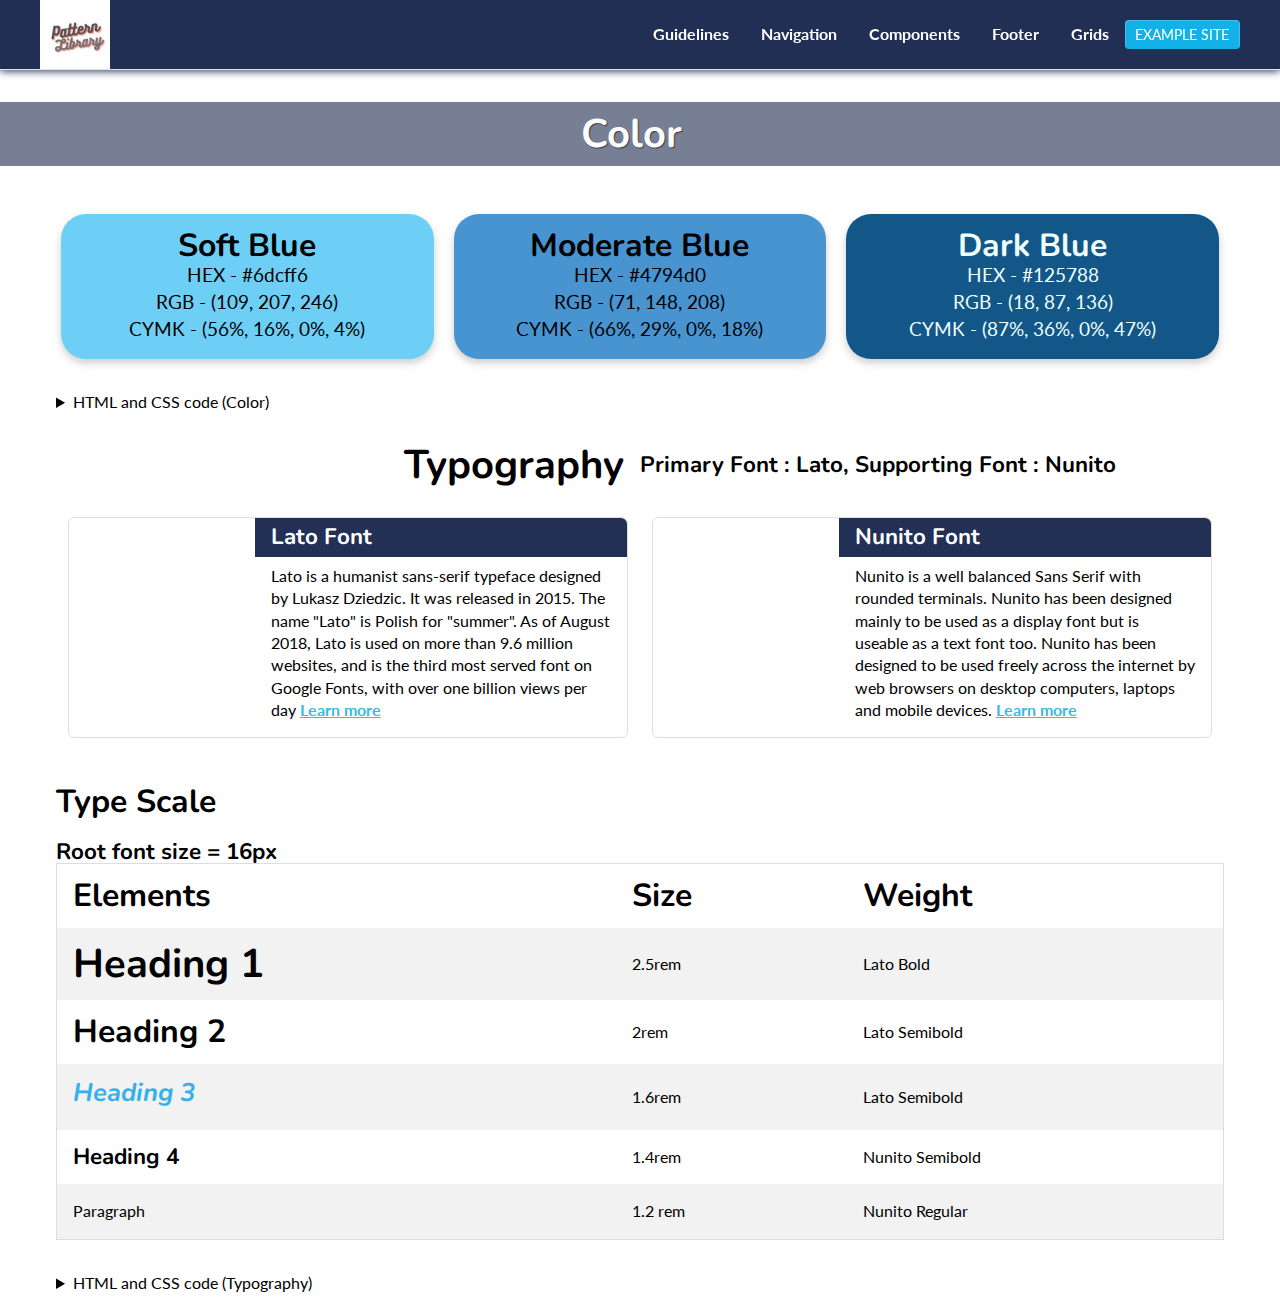
==== index.html @ dac6481b "Add carousel to home page" ====
<!DOCTYPE html>
<html lang="en">
<head>
    <meta charset="UTF-8">
    <meta http-equiv="X-UA-Compatible" content="IE=edge">
    <meta name="viewport" content="width=device-width, initial-scale=1.0">
    <title>OceanConservationPatternLibrary</title>
    <link rel="stylesheet" href="https://cdnjs.cloudflare.com/ajax/libs/font-awesome/5.15.3/css/all.min.css">
    <link href="https://fonts.googleapis.com/css2?family=Lato:ital,wght@0,300;0,400;0,700;1,300;1,400&family=Nunito:ital,wght@0,200;0,300;0,400;0,600;0,700;0,800;1,400&display=swap" rel="stylesheet">
    <link rel="stylesheet" href="style2.css">
    <link rel="stylesheet" href="style.css">
    <style>
      /* CSS styles for color */
.columncolor {
  float: left;
  width: 33.33%;
  padding: 0 10px;
}


.rowcolor {margin: 0 -5px;}


.rowcolor:after {
  content: "";
  display: table;
  clear: both;
}

/* Apply media query */
@media screen and (max-width: 700px) {
  .columncolor {
    width: 100%;
    display: block;
    margin-bottom: 20px;
  }
}


.cardcolor {
  box-shadow: 0 4px 8px 0 rgba(0, 0, 0, 0.2);
  border-radius: 25px;
  padding: 16px;
  text-align: center;
  color:black;
  font-size:larger;
}
    </style>
</head>
<body>

<!--Navigation Starts-->
<!--The following html code which is regarding navigation bar was taken from a 
 linkledin learning tutorial and then modified-->
 <!--The link of the tutorial is given below
   https://www.linkedin.com/learning/css-combining-grid-and-flexbox/custom-web-layouts-with-grid-and-flexbox?autoplay=true  -->
    <section class="navWrap">
        <img src="images/Pattern.png" alt="logo" class="logo">
        <input type="checkbox" id="navToggle" class="navToggle">
        <label for="navToggle" class="navToggleLabel"><span></span></label>
        <nav>
          <ul>
            <li><a href="index.html">Guidelines</a></li>
            <li><a href="navigation.html">Navigation</a></li>
            <li><a href="components.html">Components</a></li>
            <li><a href="footer.html">Footer</a></li>
            <li><a href="grids.html">Grids</a></li>
            <li><a href="home.html" class="btn">Example Site</a></li>
          </ul>
        </nav>
      </section><!--Navigation Ends-->
      <!--Color Section Starts-->
      <section class="cta cta1">
        <h1>Color</h1>
        <p></p>
      </section>
      <section class="action">
      <div class="rowcolor">
        <div class="columncolor">
          <div class="cardcolor" style="background-color:#6dcff6"> 
            <h2>Soft Blue</h2>
            <p>HEX - #6dcff6</p>
            <p>RGB - (109, 207, 246)</p>
            <p>CYMK - (56%, 16%, 0%, 4%)</p>
          </div>
        </div>

        <div class="columncolor">
          <div class="cardcolor" style="background-color:#4794d0"> 
            <h2>Moderate Blue</h2>
            <p>HEX - #4794d0</p>
            <p>RGB - (71, 148, 208)</p>
            <p>CYMK - (66%, 29%, 0%, 18%)</p>
          </div>
        </div>

        <div class="columncolor">
          <div class="cardcolor" style="background-color:#125788;color: azure;"> 
            <h2>Dark Blue</h2>
            <p>HEX - #125788</p>
            <p>RGB - (18, 87, 136)</p>
            <p>CYMK - (87%, 36%, 0%, 47%)</p>
          </div>
        </div>
      </div>
    </section>
      <!--Color Section Ends-->
      <!--HTML and CSS code regarding colors-->
      <div class="action">
      <details>
        <summary> HTML and CSS code  (Color)</summary>
        <br><br>
        <h3>HTML Code </h3>
        <div>
            <xmp>
<div class="code" style="height: 250px;">
<h3>Background color</h3>
</div>  
            </xmp>
        </div>
        <h3>CSS Code</h3>
        <div>
            <xmp>
.code{
background-color: #125788;
color: #6dcff6;
}
            </xmp>
        </div>
    </details>
      </div> <!--HTML and CSS code regarding colors ends-->
    <!--Typography section starts-->
    <section class="action">
        <article>
          <h1>Typography</h1>
          <h4>Primary Font : Lato, Supporting Font : Nunito</h4>
          
        </article>
        <ul>
          <li>
            <h1></h1>
            <h4>Lato Font</h4>
            <p>Lato is a humanist sans-serif typeface designed by Lukasz Dziedzic. It was released in 2015. The name "Lato" is Polish for "summer".
                As of August 2018, Lato is used on more than 9.6 million websites, and is the third most served font on Google Fonts, with over one billion views per day
                <a href="https://en.wikipedia.org/wiki/Lato_(typeface)" target="_blank">Learn more</a></p>
          </li>
          <li>
            <h1></h1>
            <h4>Nunito Font</h4>
            <p>Nunito is a well balanced Sans Serif with rounded terminals. 
                Nunito has been designed mainly to be used as a display font but is useable as a text font too. Nunito has been designed 
                to be used freely across the internet by web browsers on desktop computers, laptops and mobile devices.
                <a href="https://fonts.google.com/specimen/Nunito" target="_blank">Learn more</a></p>
          </li>
        </ul>
      </section>
      <div class="action">
      <h2>Type Scale</h2>
      <br>
      <h4>Root font size = 16px</h4>


<table class="action">
  <tr>
    <th><h2>Elements</h2></th>
    <th><h2>Size</h2></th>
    <th><h2>Weight</h2></th>
  </tr>
  <tr>
    <td><h1>Heading 1</h1></td>
    <td>2.5rem</td>
    <td>Lato Bold</td>
  </tr>
  <tr>
    <td><h2>Heading 2</h2></td>
    <td>2rem</td>
    <td>Lato Semibold</td>
  </tr>
  <tr>
    <td><h3>Heading 3</h3></td>
    <td>1.6rem</td>
    <td>Lato Semibold</td>
  </tr>
  <tr>
    <td><h4>Heading 4</h4></td>
    <td>1.4rem</td>
    <td>Nunito Semibold</td>
  </tr>
  <tr>
    <td><p>Paragraph</p></td>
    <td>1.2 rem</td>
    <td>Nunito Regular</td>
  </tr>
</table>
</div><!--Typography section ends-->
<!--HTML and CSS code regarding Typography starts-->
<div class="action">
    <details>
      <summary> HTML and CSS code (Typography)</summary>
      <br><br>
      <h3>HTML Code </h3>
      <div>
          <xmp>
            <h1>This is heading 1</h1>
            <h2>This is heading 2</h2>
            <h3>This is heading 2</h3>
            <h4>This is heading 2</h4>
            <p>This is a paragraph.</p>
            
          </xmp>
      </div>
      <h3>CSS Code</h3>
      <div>
          <xmp>
            
            h1 {
                font-size: 2.5rem;
                font-family: "Lato", sans-serif;
              }
              
              h2 {
                font-size: 2rem;
              }

              h3 {
                font-size: 1.6rem;
              }

              h4 {
                font-size: 1.4rem;
              }
              
              p {
                font-size: 1.2rem;
                font-family: "Nunito", sans-serif;
              }
              
            
          </xmp>
      </div>
  </details>
    </div><!--HTML and CSS code regarding Typography ends-->
    
</body>
</html>
---- style2.css ----
.wrapper{
    text-align:center;
    margin: auto;
    border: 2px solid #ff6633;
    background-color: white;
    font-size: 20px;
     
}

.workArea{
    width: 80%;
    margin: auto;
    text-align: left;
}


/*--Sample Navigation for example site--*/
.topnav {
    overflow: hidden;
    background-color: #333;
  }
  
  .topnav a {
    float: left;
    display: block;
    color: #f2f2f2;
    text-align: center;
    padding: 14px 16px;
    text-decoration: none;
    font-size: 17px;
  }
  
  .topnav a:hover {
    background-color: #ddd;
    color: black;
  }
  
  .topnav a.active {
    background-color: #4794d0;
    color: white;
  }
  
  .topnav .icon {
    display: none;
  }

  /*--Media Query for sample navigation bar--*/
  @media screen and (max-width: 700px) {
    .topnav a:not(:first-child) {display: none;}
    .topnav a.icon {
      float: right;
      display: block;
    }
  }
  
  @media screen and (max-width: 700px) {
    .topnav.responsive {position: relative;}
    .topnav.responsive .icon {
      position: absolute;
      right: 0;
      top: 0;
    }
    .topnav.responsive a {
      float: none;
      display: block;
      text-align: left;
    }
  }

  
/*--Button--*/
  .button {
    background-color: #6dcff6; /* Soft Blue */
    border: none;
    border-radius: 28px;
    color: white;
    padding: 15px 32px;
    text-align: center;
    text-decoration: none;
    display: inline-block;
    font-size: 16px;
    margin: 4px 2px;
    cursor: pointer;
  }
  
  .button2 {background-color: #4794d0;} /* Blue */

.btn {
  color: #ffffff;
  padding: 0.8rem;
  font-size: 14px;
  text-transform: uppercase;
  border-radius: 4px;
  font-weight: 400;
  display: block;
  width: 100%;
  cursor: pointer;
  border: 1px solid rgba(255, 255, 255, 0.2);
  background: transparent;
}

.btn:hover {
  background-color: rgba(255, 255, 255, 0.12);
}

/*--Cards--*/
.cards {
  display: flex;
  flex-wrap: wrap;
  list-style: none;
  margin: 0;
  padding: 0;
}

.cards_item {
  display: flex;
  padding: 1rem;
}
/*--Media Query for Card element--*/
@media (min-width: 40rem) {
  .cards_item {
    width: 50%;
  }
}

@media (min-width: 56rem) {
  .cards_item {
    width: 33.3333%;
  }
}

.card {
  background-color: white;
  border-radius: 0.25rem;
  box-shadow: 0 20px 40px -14px rgba(0, 0, 0, 0.25);
  display: flex;
  flex-direction: column;
  overflow: hidden;
}

.card_content {
  padding: 1rem;
  background: linear-gradient(to bottom left, #4794d0 40%, #125788 100%);
}

.card_title {
  color: #ffffff;
  font-size: 1.1rem;
  font-weight: 700;
  letter-spacing: 1px;
  text-transform: capitalize;
  margin: 0px;
}

.card_text {
  color: #ffffff;
  font-size: 0.875rem;
  line-height: 1.5;
  margin-bottom: 1.25rem;    
  font-weight: 400;
}

.made_by{
  font-weight: 400;
  font-size: 13px;
  margin-top: 35px;
  text-align: center;
}
/*--Card Section Ends--*/

/* Carousels
The following CSS code which is regarding carousel/slider was taken from a 
 youtube tutorial and then modified
The link of the tutorial is given below
   https://www.youtube.com/watch?v=vUaCB-uOOes  */

.slides{
  width: 100%;
  height: 400px;
  position: relative;
}

.slides .slide{
  display: none;
}

.slides .slide img{
  width: 100%;
  height: 400px;
  animation-name: fade;
  animation-duration: 1.5s;
}

.slides .navigation{
  position: absolute;
  top: 50%;
  left: 50%;
  transform: translate(-50%,-50%);
  display: flex;
  justify-content: space-between;
  width: 100%;
}

.slides .navigation .prev, .slides .navigation .next{
  cursor: pointer;
  padding: 16px;
  font-weight: bold;
  font-size: 20px;
  color: white;
  background: rgba(0,0,0,0.2);
  user-select: none;
  transition: 0.6s ease;
}

.slides .navigation .prev:hover, .slides .navigation .next:hover{
  background: rgba(0,0,0,1);
}

@keyframes fade {
  from{opacity: 0.3}
  to {opacity: 1}
}

@media (max-width: 992px){
  .slides .navigation .prev, .slides .navigation .next{
    font-size: 18px;
    padding: 13px;
  }
}

@media (max-width: 768px){
  .slides .navigation .prev, .slides .navigation .next{
    font-size: 15px;
    padding: 10px;
  }
}

@media (max-width: 576px){
  .slides .navigation .prev, .slides .navigation .next{
    font-size: 12px;
    padding: 7px;
  }
}

@media (max-width: 360px){
  .slides .navigation .prev, .slides .navigation .next{
    font-size: 11px;
    padding: 6px;
  }
}
/*--Carousel Ends--*/

/*--Modals--*/
.overlay {
  position: fixed;
  top: 0;
  bottom: 0;
  left: 0;
  right: 0;
  background: rgba(0, 0, 0, 0.7);
  transition: opacity 500ms;
  visibility: hidden;
  opacity: 0;
}
.overlay:target {
  visibility: visible;
  opacity: 1;
}


.popup {
  margin: 70px auto;
  padding: 20px;
  background: #fff;
  border-radius: 5px;
  width: 30%;
  position: relative;
  transition: all 5s ease-in-out;
}
.popup h2 {
  margin-top: 0;
  color: #333;
  font-family: Tahoma, Arial, sans-serif;
}

.popup .close {
  position: absolute;
  top: 20px;
  right: 30px;
  transition: all 200ms;
  font-size: 30px;
  font-weight: bold;
  text-decoration: none;
  color: #333;
}
.popup .close:hover {
  color: #06D85F;
}
.popup .content {
  max-height: 30%;
  overflow: auto;
}

@media screen and (max-width:749px){
  .popup{
    width: 70%;
  }
}
/*--Modal Ends--*/

/* The following CSS code which is regarding footer was taken from a 
 linkledin learning tutorial and then modified
The link of the tutorial is given below
   https://www.linkedin.com/learning/css-combining-grid-and-flexbox/custom-web-layouts-with-grid-and-flexbox?autoplay=true  */

/* ######### 9. Footer ######### */
footer {
  margin-top: 1rem;
}

/* ######### 9a. Footer > Contact ######### */
.form {
  background-color: #223055;
  color: #fff;
  padding: 1rem 1rem 2rem;
}
.form p {
  font-weight: 300;
  padding-bottom: 1rem;
}

/* ######### 9b. Footer > Connect ######### */
.social,
.contactInfo {
  background-color: #13b1e7;
  color: #fff;
  padding: 1rem 1rem 0;
  text-align: center;
}

.social h3 {
  border-bottom: solid 1px #b6e8ff;
  font-weight: 400;
  padding-bottom: 0.25rem;
}

.socialIcons {
  font-size: 200%;
  padding: 1rem 0;
}

.socialIcons a {
  color: #223055;
  padding: 0 0.5rem;
}

.socialIcons a:hover {
  color: #ffc107;
}

.contactInfo {
  padding-top: 0;
}

.contactInfo article {
  border-top: solid 1px #b6e8ff;
  padding: 1rem 0;
}

.contactInfo h4 {
  font-weight: 400;
}

.contactInfo li {
  font-weight: 300;
  list-style-type: none;
}

.copy {
  font-size: 70%;
  font-weight: 300;
  padding-top: 1rem;
}

/*--Social Media Icon--*/
.fa {
  
  width: 50px;
  text-align: center;
  text-decoration: none;
  margin: auto;
}

.fa:hover {
    opacity: 0.7;
}

.fa-facebook {
  background: #3B5998;
  color: white;
}

.fa-twitter {
  background: #55ACEE;
  color: white;
}

.fa-google {
  background: #dd4b39;
  color: white;
}

.fa-linkedin {
  background: #007bb5;
  color: white;
}
/*--Social Media Icon Ends--*/

/*--Grids--*/
.grid-container2 {
  display: grid;
  grid-template-columns: 100%;
  background-color: #333333;
  padding: 10px;
  width: 100%;
}


.grid-item2 {
  background-color: white;
  border: 1px solid black;
  padding: 20px;
  font-size: 20px;
  text-align: center;
}

.grid-container3 {
  display: grid;
  grid-template-columns: 100%;
  background-color: #333333;
  padding: 10px;
  width: 100%;
}


.grid-item3 {
  background-color: white;
  border: 1px solid black;
  padding: 20px;
  font-size: 20px;
  text-align: center;
}

.grid-container4 {
  display: grid;
  grid-template-columns: 100%;
  background-color: #333333;
  padding: 10px;
  width: 100%;
}


.grid-item4 {
  background-color: white;
  border: 1px solid black;
  padding: 20px;
  font-size: 20px;
  text-align: center;
}    

 
/*--Media Query for Grids--*/
@media screen and (min-width:700px){

  @media screen and (min-width:700px){
                      
    .grid-container4 {
      display: grid;
      grid-template-columns: 25% 25% 25% 25%;
      background-color: #333333;
      padding: 10px;
      column-gap: 1%;
      width: 100%;
    }
    .grid-item4 {
      background-color: white;
      border: 1px solid black;
      padding: 20px;
      font-size: 20px;
      text-align: center;
    }
    
  }

  .grid-container2 {
    display: grid;
    grid-template-columns: 49.5% 49.5%;
    background-color: #333333;
    padding: 10px;
    column-gap: 1%;
    width: 100%;
  }
  .grid-item2 {
    background-color: white;
    border: 1px solid black;
    padding: 20px;
    font-size: 20px;
    text-align: center;
  }

  .grid-container3 {
    display: grid;
    grid-template-columns: 33.33% 33.33% 33.33%;
    background-color: #333333;
    padding: 10px;
    width: 100%;
  }
  
  
  .grid-item2 {
    background-color: white;
    border: 1px solid black;
    padding: 20px;
    font-size: 20px;
    text-align: center;
  }
  
}
---- style.css ----
/*--Global Style--*/
* {
    padding: 0;
    margin: 0;
    box-sizing: border-box;
    font-size: 100%;
  }
  
  /*--Body--*/
  body > * {
    font-family: "Lato", sans-serif;
    line-height: 1.4;
  }
  
  img {
    max-width: 100%;
    height: auto;
  }
  
  h1,h2,h3,h4 {
    font-family: "Nunito", sans-serif;
    line-height: 1;
  }
  
  h1 {
    font-size: 2.5rem;
  }
  
  h2 {
    font-size: 2rem;
  }
  
  h3 {
    font-size: 1.6rem;
  }
  
  h4 {
    font-size: 1.4rem;
  }
  
  p {
    line-height: 1.4;
  }
  
  a {
    color: #36bae6;
    font-weight: bold;
  }
  
  a:hover {
    color: #e06630;
  }
  
  i {
    padding-left: 0.5rem;
  }

  .cta {
    background-repeat: no-repeat;
    background-position: center center;
    background-size: cover;
    color: #fff;
    margin: 2rem auto;
    padding: 2rem;
    text-shadow: 1px 1px 1px rgb(0 0 0 / 50%);
  }
  
  .cta1 {
    background-color: #777f94;
  }
  
 
  .cta h1 {
    margin-left: 1rem;
  }
  
  .cta p {
    border-left: solid 1px #fff;
    padding-left: 1rem;
    max-width: 700px;
  }
.logo {
    width: 50px;
  }

  
  /* Navigation 
 The following CSS code which is regarding navigation bar was taken from a 
 linkledin learning tutorial and then modified
  The link of the tutorial is given below
   https://www.linkedin.com/learning/css-combining-grid-and-flexbox/custom-web-layouts-with-grid-and-flexbox?autoplay=true  */
.navWrap {
    position: sticky; 
    top: 0;
    z-index: 99;
    height: 48px;
    width: 100%;
    background-color: #212f54;
    border-bottom: 1px solid #e0e5eb;
    box-shadow: 0px 1px 8px #223055;
    padding: 0 1.5rem;
    display: flex;
    align-items: center;
    justify-content: space-between;
  }
  
  input#navToggle {
    display: none;
  }
  
  input#navToggle ~ label {
    position: relative;
    padding: 0.25rem;
    width: 2rem;
    height: 1.25rem;
    height: 2rem;
  }
  
  input#navToggle ~ label > span,
  input#navToggle ~ label > span::before,
  input#navToggle ~ label > span::after {
    content: "";
    display: block;
    position: absolute;
    top: 0.75rem;
    height: 0.125rem;
    width: 1.75rem;
    opacity: 1;
    background: #fff;
    transition: 0.14s ease-in-out;
  }
  
  input#navToggle ~ label > span::before {
    top: -0.5rem;
  }
  
  input#navToggle ~ label > span::after {
    top: 0.5rem;
  }
  
  #navToggle:checked ~ label > span {
    width: 0;
    background: rgba(18, 18, 18, 0);
  }
  
  #navToggle:checked ~ label > span::before {
    transform: rotateZ(45deg);
    top: 0;
  }
  
  #navToggle:checked ~ label > span::after {
    transform: rotateZ(-45deg);
    top: 0;
  }
  
  #navToggle:checked ~ nav {
    left: 0;
  }
  
  nav {
    position: absolute;
    z-index: -1;
    top: 3rem;
    left: -110%;
    width: 100%;
    transition: 0.22s ease-in-out;
  }
  
  nav::after {
    content: "";
    position: absolute;
    top: 0;
    z-index: -1;
    height: 100vh;
    width: 100vw;
    background-color: #13b1e7;
    background-size: cover;
  }
  
  nav ul {
    list-style-type: none;
  }
  
  nav ul li a {
    display: inline-block;
    text-decoration: none;
    width: 100%;
    padding: 0.75rem 1rem;
    color: #fff;
    border-bottom: solid 1px rgba(255, 255, 255, 0.5);
    transition: 0.14s ease-in-out;
  }
  
  nav ul li a:hover {
    color: #36bae6;
    background: #e0e5eb;
  }
  
  nav ul li:last-of-type::before {
    content: "";
    display: block;
    padding: 0.5rem;
  }
  
  nav .btn {
    background: #fff;
    border-bottom: none;
    border-radius: 4px;
    box-shadow: inset 0 0 5px #eeb80c;
    color: #223054;
    width: 40%;
    padding: 0.25rem 0.6rem;
    letter-spacing: 1px;
    text-shadow: 0 0 1px rgb(19, 177, 231);
    display: flex;
    justify-content: center;
    margin: auto;
    
  }
  
  nav .btn:hover {
    background-color: #223054;
    box-shadow: inset 0 0 5px #13b1e7;
    color: #fff;
  }
  /*--Navigation Ends--*/

  /*--Color--*/
  .color {
    margin: 1rem;
  }
  
  .color h1 {
    text-align: center;
    color: #39bae6;
  }
  
  .color p {
    margin-bottom: 1rem;
  }
  
  .coloreach {
    list-style-type: none;
    margin: 1rem 0;
    display: grid;
    grid-template-columns: repeat(10, 1fr);
    align-items: center;
  }
  
  .coloreach li {
    grid-row: 1 / 2;
  }
  
  .coloreach li:nth-child(1) {
    grid-column: 1 / 4;
    order: 1;
  }
  
  .coloreach li:nth-child(2) {
    grid-column: 3 / 6;
  }
  
  .coloreach li:nth-child(3) {
    grid-column: 4 / 8;
    order: 1;
    text-align: center;
  }
  
  .coloreach li:nth-child(4) {
    grid-column: -3 / 6;
    text-align: right;
  }
  
  .coloreach li:nth-child(5) {
    grid-column: -4 / -1;
    text-align: right;
  }
  
  .coloreach li:hover {
    order: 2;
  }
  
  .coloreach img {
    border-radius: 50%;
    width: 80%;
    box-shadow: 1px 1px 3px #fff, 2px 2px 6px rgb(28 121 138 / 50%);
    border: solid 2px rgba(255, 255, 255, 0.8);
  }
  
  .coloreach li:nth-child(3) img {
    width: 70%;
  }
  /*--Color Ends--*/

/*--Code--*/  
.action {
    padding: 1rem;
  }
  
  .action h3 {
    color: #35b1e8;
    font-style: italic;
    margin-bottom: 0.5rem;
  }
  
  .action h1 + p {
    border-left: solid 1px #dedede;
    padding-left: 1rem;
  }
  
  .action article h1 {
    margin-left: 1rem;
  }
  
  .action ul li {
    border: solid 1px #dedede;
    border-radius: 6px;
    list-style-type: none;
    margin: 1rem auto;
    display: grid;
    grid-template-columns: 1fr 4fr;
    grid-template-rows: auto;
  }
  
  .action li h1 {
    background: url(../oceanconservationdesignsystem/images/JoyBaruaLatoFont.jpg) no-repeat center;
    background-size: cover;
    border-radius: 6px 0 0 6px;
    color: #fff;
    padding-top: 1rem;
    text-align: center;
    text-shadow: 1px 1px 2px #223055;
    grid-column: 1 / 2;
    grid-row: span 2;
  }
  
  .action li h4 {
    background-color: #223055;
    border-radius: 0 6px 0 0;
    color: #fff;
    padding: 0.5rem 1rem;
    grid-column: 2 / -1;
    align-self: start;
  }
  
  .action li p {
    padding: 0.5rem 1rem 1rem;
  }
  
  .action li:nth-of-type(2) h1 {
    background-image: url(../oceanconservationdesignsystem/images/JoyBaruaNunitoFont.jpeg);
  }
  
  /*--Table--*/
  table {
    border-collapse: collapse;
    border-spacing: 0;
    width: 100%;
    border: 1px solid #ddd;
  }
  
  th, td {
    text-align: left;
    padding: 16px;
  }
  
  tr:nth-child(even) {
    background-color: #f2f2f2;
  }

  /* ############ 10a. Media Query, (min-width: 700px) ############ */
  @media screen and (min-width: 700px) {
    
    /* ######### 10a-ii. Navigation, Large screen rules ######### */
    /*--Logo--*/
    .logo{
        width: 70px;
    }

    /*--Navigation--*/
    .navWrap {
      display: grid;
      grid-template-columns: 100px minmax(auto, 1100px);
      justify-content: center;
      height: auto;
    }
  
    .navToggleLabel {
      display: none;
    }
  
    nav {
      position: initial;
    }
  
    nav ul {
      display: flex;
      justify-content: flex-end;
      align-items: center;
  
    }
  
    nav ul li a {
      border-bottom: none;
    }
  
    nav ul li a:hover {
      background: transparent;
    }
  
    nav::after,
    nav ul li:last-of-type::before {
      display: none;
      padding: initial;
    }
  
    nav .btn {
      width: auto;
      background: #13b1e7;
      color: #fff;
      letter-spacing: normal;
      text-shadow: none;
      box-shadow: none;
    }
  
    nav.btn:hover {
      box-shadow: inset 0 0 5px #13b1e7;
      background-color: #223054;
    }

    /*--Articles--*/
    .cta {
        height: 10px;
        display: flex;
        align-items: center;
        justify-content: center;
      }
    
      .cta1 {
        background-color: #777f94;
      }
    
        
      .cta h1 {
        margin-right: 1rem;
      }

    
    /*--Color--*/
    .color {
        max-width: 1000px;
        margin: auto;
        padding: 0 1rem;
        display: grid;
        grid-template-columns: 1fr .5fr;
        grid-template-rows: repeat(2, auto);
      }
    
      .color h1 {
        text-align: left;
    
      }
    
      .coloreach {
        order: 1;
        grid-column: 1 / -1;
      }
    
      .color p {
        border-right: solid 1px #dedede;
        padding-right: 1rem;
        order: 2;
        grid-column: 1 / 2;
        grid-row: 2 / 3;
      }
      /*--Code--*/
      .action {
        max-width: 1200px;
        margin: auto;
      }
    
      .action article {
        margin-bottom: 1rem;
        display: grid;
        grid-template-columns: repeat(2, 1fr);
        align-items: center;
      }
    
      .action article h1 {
        text-align: right;
        margin-right: 1rem;
      }
    
      .action ul {
        display: flex;
        flex-wrap: wrap;
      }
    
      .action ul li {
        flex-basis: 48%;
        grid-template-columns: 2fr 4fr;
      }

      /*--Table--*/

      table {
        border-collapse: collapse;
        border-spacing: 0;
        width: 100%;
        border: 1px solid #ddd;
      }
      
      th, td {
        text-align: left;
        padding: 16px;
      }
      
      tr:nth-child(even) {
        background-color: #f2f2f2;
      }
  
    
  }
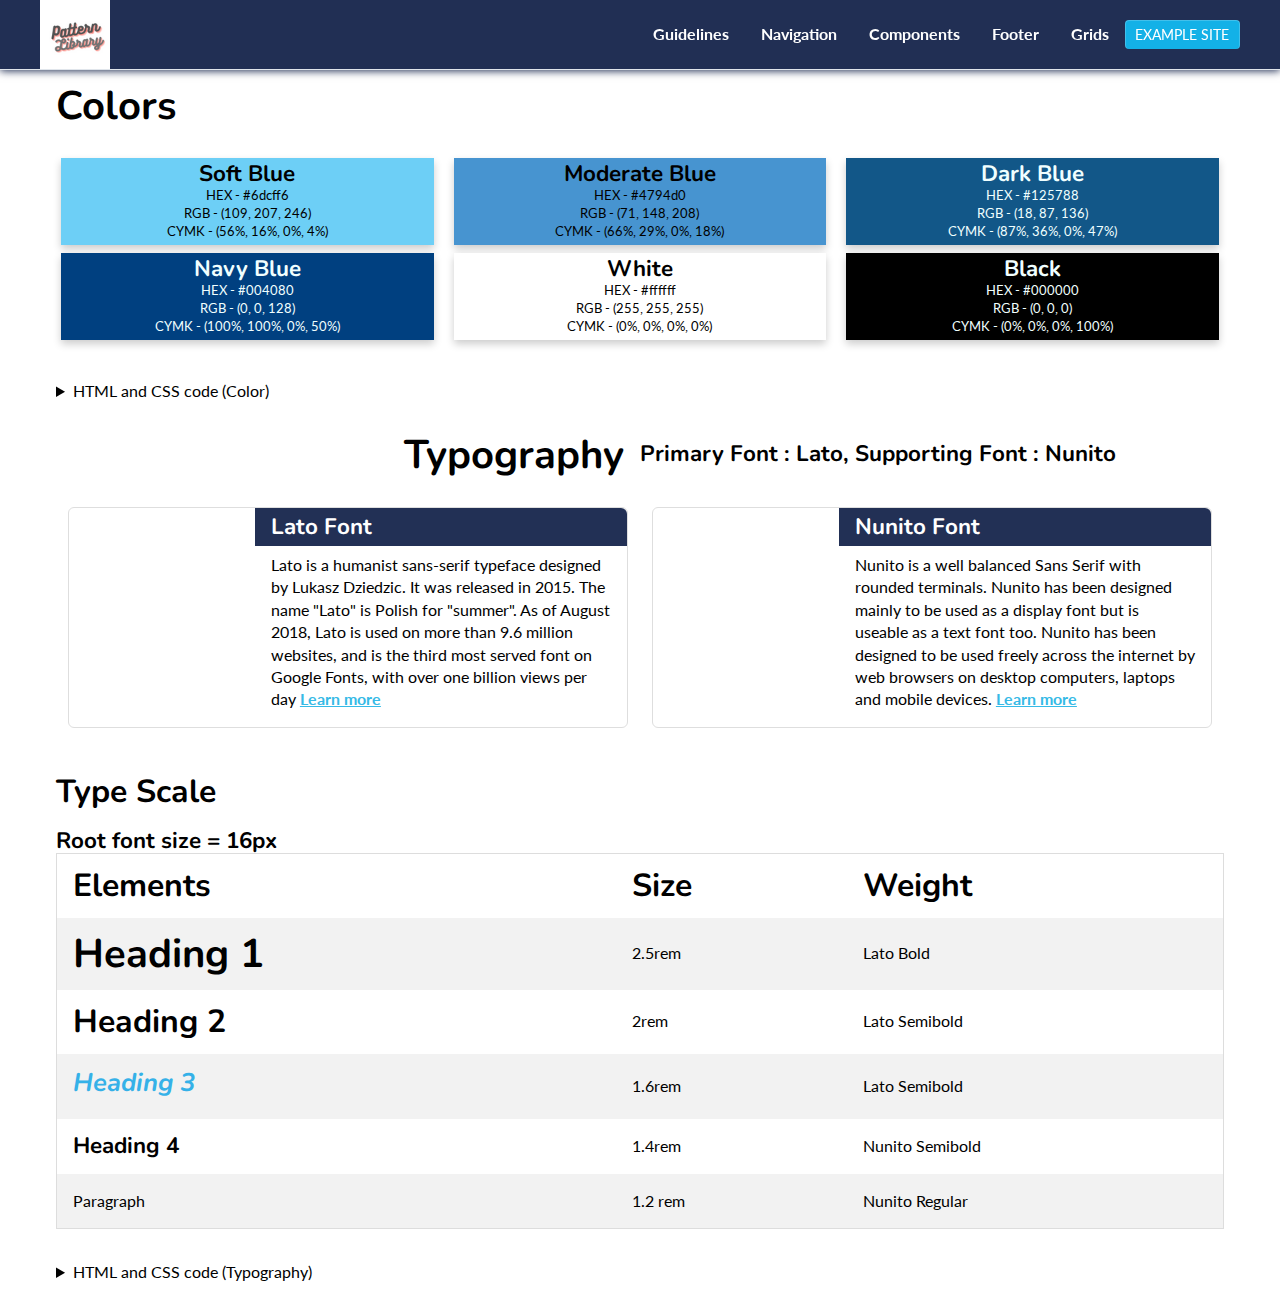
==== commit 7f5c461b: "Change the way of showing selected colors" ====
--- a/index.html
+++ b/index.html
@@ -39,11 +39,12 @@
 
 .cardcolor {
   box-shadow: 0 4px 8px 0 rgba(0, 0, 0, 0.2);
-  border-radius: 25px;
-  padding: 16px;
+  /* border-radius: 25px; */
+  padding: 5px;
+  margin-bottom: 8px;
   text-align: center;
   color:black;
-  font-size:larger;
+  font-size:small;
 }
     </style>
 </head>
@@ -70,15 +71,15 @@
         </nav>
       </section><!--Navigation Ends-->
       <!--Color Section Starts-->
-      <section class="cta cta1">
-        <h1>Color</h1>
+      <section class="action">
+        <h1>Colors</h1>
         <p></p>
       </section>
       <section class="action">
       <div class="rowcolor">
         <div class="columncolor">
           <div class="cardcolor" style="background-color:#6dcff6"> 
-            <h2>Soft Blue</h2>
+            <h4>Soft Blue</h4>
             <p>HEX - #6dcff6</p>
             <p>RGB - (109, 207, 246)</p>
             <p>CYMK - (56%, 16%, 0%, 4%)</p>
@@ -87,7 +88,7 @@
 
         <div class="columncolor">
           <div class="cardcolor" style="background-color:#4794d0"> 
-            <h2>Moderate Blue</h2>
+            <h4>Moderate Blue</h4>
             <p>HEX - #4794d0</p>
             <p>RGB - (71, 148, 208)</p>
             <p>CYMK - (66%, 29%, 0%, 18%)</p>
@@ -96,10 +97,37 @@
 
         <div class="columncolor">
           <div class="cardcolor" style="background-color:#125788;color: azure;"> 
-            <h2>Dark Blue</h2>
+            <h4>Dark Blue</h4>
             <p>HEX - #125788</p>
             <p>RGB - (18, 87, 136)</p>
             <p>CYMK - (87%, 36%, 0%, 47%)</p>
+          </div>
+        </div>
+
+        <div class="columncolor">
+          <div class="cardcolor" style="background-color: #004080; color: azure;"> 
+            <h4>Navy Blue</h4>
+            <p>HEX - #004080</p>
+            <p>RGB - (0, 0, 128)</p>
+            <p>CYMK - (100%, 100%, 0%, 50%)</p>
+          </div>
+        </div>
+
+        <div class="columncolor">
+          <div class="cardcolor" style="background-color: #ffffff; color: black;"> 
+            <h4>White</h4>
+            <p>HEX - #ffffff</p>
+            <p>RGB - (255, 255, 255)</p>
+            <p>CYMK - (0%, 0%, 0%, 0%)</p>
+          </div>
+        </div>
+
+        <div class="columncolor">
+          <div class="cardcolor" style="background-color: #000000; color: azure;"> 
+            <h4>Black</h4>
+            <p>HEX - #000000</p>
+            <p>RGB - (0, 0, 0)</p>
+            <p>CYMK - (0%, 0%, 0%, 100%)</p>
           </div>
         </div>
       </div>
--- a/style2.css
+++ b/style2.css
@@ -1,7 +1,7 @@
 .wrapper{
     text-align:center;
     margin: auto;
-    border: 2px solid #ff6633;
+    border: 2px solid lightblue;
     background-color: white;
     font-size: 20px;
      
@@ -17,7 +17,7 @@
 /*--Sample Navigation for example site--*/
 .topnav {
     overflow: hidden;
-    background-color: #333;
+    background-color: #125788;
   }
   
   .topnav a {
@@ -36,8 +36,12 @@
   }
   
   .topnav a.active {
-    background-color: #4794d0;
+    background-color: #6dcff6;
     color: white;
+  }
+
+  .marginhome{
+    margin-left: 500px;
   }
   
   .topnav .icon {
@@ -65,6 +69,14 @@
       display: block;
       text-align: left;
     }
+   
+  }
+
+  @media  screen and (max-width: 980px) {
+    .marginhome {
+      margin-left: 0px;
+    }
+    
   }
 
   
@@ -114,29 +126,35 @@
 
 .cards_item {
   display: flex;
-  padding: 1rem;
+  padding: 5px;
 }
 /*--Media Query for Card element--*/
-@media (min-width: 40rem) {
+@media (min-width: 450px) {
   .cards_item {
     width: 50%;
   }
 }
 
-@media (min-width: 56rem) {
+@media (min-width: 1000px) {
   .cards_item {
     width: 33.3333%;
+  }
+  .card_img {
+    height:200px;
   }
 }
 
 .card {
   background-color: white;
   border-radius: 0.25rem;
-  box-shadow: 0 20px 40px -14px rgba(0, 0, 0, 0.25);
   display: flex;
   flex-direction: column;
   overflow: hidden;
 }
+
+
+
+
 
 .card_content {
   padding: 1rem;
@@ -167,89 +185,6 @@
   text-align: center;
 }
 /*--Card Section Ends--*/
-
-/* Carousels
-The following CSS code which is regarding carousel/slider was taken from a 
- youtube tutorial and then modified
-The link of the tutorial is given below
-   https://www.youtube.com/watch?v=vUaCB-uOOes  */
-
-.slides{
-  width: 100%;
-  height: 400px;
-  position: relative;
-}
-
-.slides .slide{
-  display: none;
-}
-
-.slides .slide img{
-  width: 100%;
-  height: 400px;
-  animation-name: fade;
-  animation-duration: 1.5s;
-}
-
-.slides .navigation{
-  position: absolute;
-  top: 50%;
-  left: 50%;
-  transform: translate(-50%,-50%);
-  display: flex;
-  justify-content: space-between;
-  width: 100%;
-}
-
-.slides .navigation .prev, .slides .navigation .next{
-  cursor: pointer;
-  padding: 16px;
-  font-weight: bold;
-  font-size: 20px;
-  color: white;
-  background: rgba(0,0,0,0.2);
-  user-select: none;
-  transition: 0.6s ease;
-}
-
-.slides .navigation .prev:hover, .slides .navigation .next:hover{
-  background: rgba(0,0,0,1);
-}
-
-@keyframes fade {
-  from{opacity: 0.3}
-  to {opacity: 1}
-}
-
-@media (max-width: 992px){
-  .slides .navigation .prev, .slides .navigation .next{
-    font-size: 18px;
-    padding: 13px;
-  }
-}
-
-@media (max-width: 768px){
-  .slides .navigation .prev, .slides .navigation .next{
-    font-size: 15px;
-    padding: 10px;
-  }
-}
-
-@media (max-width: 576px){
-  .slides .navigation .prev, .slides .navigation .next{
-    font-size: 12px;
-    padding: 7px;
-  }
-}
-
-@media (max-width: 360px){
-  .slides .navigation .prev, .slides .navigation .next{
-    font-size: 11px;
-    padding: 6px;
-  }
-}
-/*--Carousel Ends--*/
-
 /*--Modals--*/
 .overlay {
   position: fixed;
@@ -280,7 +215,7 @@
 .popup h2 {
   margin-top: 0;
   color: #333;
-  font-family: Tahoma, Arial, sans-serif;
+  
 }
 
 .popup .close {
@@ -299,6 +234,8 @@
 .popup .content {
   max-height: 30%;
   overflow: auto;
+  text-align:center;
+  
 }
 
 @media screen and (max-width:749px){
@@ -472,7 +409,7 @@
 /*--Media Query for Grids--*/
 @media screen and (min-width:700px){
 
-  @media screen and (min-width:700px){
+  
                       
     .grid-container4 {
       display: grid;
@@ -490,7 +427,7 @@
       text-align: center;
     }
     
-  }
+  
 
   .grid-container2 {
     display: grid;
@@ -517,7 +454,7 @@
   }
   
   
-  .grid-item2 {
+  .grid-item3 {
     background-color: white;
     border: 1px solid black;
     padding: 20px;
@@ -526,5 +463,182 @@
   }
   
 }
-
-
+/*--CSS code for gallery section starts--*/
+.galleryexample {
+  display: grid;
+  grid-template-columns: 100%;
+  padding: 10px;
+  width: 100%;
+}
+
+.gallery-item {
+  background-color:#6dcff6;
+  padding: 20px;
+  font-size: 20px;
+  text-align: center;
+}
+
+
+@media screen and (min-width:550px){
+  .galleryexample {
+    display: grid;
+    grid-template-columns: 49.5% 49.5%;
+    padding: 10px;
+    width: 100%;
+  }
+  .gallery-item {
+    background-color: #6dcff6;
+    padding: 20px;
+    font-size: 20px;
+    text-align: center;
+  }
+  
+}
+
+@media screen and (min-width:800px){
+  .galleryexample {
+    display: grid;
+    grid-template-columns: 33.33% 33.33% 33.33%;
+    padding: 10px;
+    width: 100%;
+  }
+  .gallery-item {
+    background-color:#6dcff6;
+    padding: 20px;
+    font-size: 20px;
+    text-align: center;
+  }
+}/*--CSS Code for gallery section ends--*/
+/*--The following CSS code which is regarding carousels/sliders was taken from codepen.io site and then modified
+ the link of the copied code is as follows: https://codepen.io/hershkirsh/pen/BXBprB--*/
+#slider-container {
+  height: 300px;
+  position: relative;
+  overflow: hidden;
+  padding: 20px;
+}
+
+#slider-container .btn {
+  position: absolute;
+  top: calc(50% - 30px);
+  height: 30px;
+  width: 30px;
+  border-left: 8px solid black;
+  border-top: 8px solid black;
+}
+
+#slider-container .btn:hover {
+  transform: scale(1.2);
+}
+
+#slider-container .btn.inactive {
+  border-color: rgb(153, 121, 126)
+}
+
+#slider-container .btn:first-of-type {
+  transform: rotate(-45deg);
+  left: 10px
+}
+
+#slider-container .btn:last-of-type {
+  transform: rotate(135deg);
+  right: 10px;
+}
+
+#slider-container #slider {
+  display: flex;
+  width: 1000%;
+  height: 100%; 
+  transition: all .5s;
+}
+
+#slider-container #slider .slide {
+  height: 90%;
+  margin: auto 10px;
+  /* background-color:aliceblue; */
+  /* box-shadow: 2px 2px 4px 2px white, -2px -2px 4px 2px white; */
+  display: grid;
+  place-items: center;
+}
+
+#slider-container #slider .slide span {
+  color: white;
+  font-size: 150px;
+}
+
+@media only screen and (min-width: 1100px) {
+
+  #slider-container #slider .slide {
+    width: calc(2.5% - 20px);
+  }
+
+}
+
+@media only screen and (max-width: 1100px) {
+
+  #slider-container #slider .slide {
+    width: calc(3.3333333% - 20px);
+  }
+
+}
+
+@media only screen and (max-width: 900px) {
+
+  #slider-container #slider .slide {
+    width: calc(5% - 20px);
+  }
+
+}
+
+@media only screen and (max-width: 480px) {
+
+  #slider-container #slider .slide {
+    width: calc(10% - 20px);
+  }
+
+}
+
+.form-inline {  
+  display: flex;
+  flex-flow: row wrap;
+  align-items: center;
+}
+
+.form-inline label {
+  margin: 5px 10px 5px 0;
+}
+
+.form-inline input {
+  vertical-align: middle;
+  margin: 5px 10px 5px 0;
+  padding: 10px;
+  background-color: #fff;
+  border: 1px solid #ddd;
+}
+
+.buttonemail {
+    background-color: #6dcff6; /* Soft Blue */
+    border: none;
+    border-radius: 28px;
+    color: white;
+    padding: 15px 32px;
+    text-align: center;
+    text-decoration: none;
+    display: inline-block;
+    font-size: 16px;
+    margin: 4px 2px;
+    cursor: pointer;
+  }
+/*--Apply media query--*/
+@media (max-width: 500px) {
+  .form-inline input {
+    margin: 10px 0;
+  }
+  
+  .form-inline {
+    flex-direction: column;
+    align-items: stretch;
+  }
+}
+
+
--- a/style.css
+++ b/style.css
@@ -47,11 +47,7 @@
     color: #36bae6;
     font-weight: bold;
   }
-  
-  a:hover {
-    color: #e06630;
-  }
-  
+   
   i {
     padding-left: 0.5rem;
   }
@@ -67,7 +63,7 @@
   }
   
   .cta1 {
-    background-color: #777f94;
+    background-color: #4794d0;
   }
   
  
@@ -438,7 +434,7 @@
       }
     
       .cta1 {
-        background-color: #777f94;
+        background-color: #4794d0;
       }
     
         
@@ -521,4 +517,90 @@
       }
   
     
-  }+  }
+
+  /*--Hero Image--*/
+  /*--The following CSS code which is regarding navigation bar was taken from a 
+ linkledin learning tutorial and then modified
+ The link of the tutorial is given below
+   https://www.linkedin.com/learning/css-combining-grid-and-flexbox/custom-web-layouts-with-grid-and-flexbox?autoplay=true--  */   
+  @media  screen and (max-width:699px) {    
+  .hero {
+    background: url(images/header1_sm.jpg) no-repeat center right;
+    background-size: cover;
+    color: #fff;
+    font-size: 20px;
+    text-align: center;
+    display: grid;
+    grid-template-columns: 10px 2fr 10px;
+    grid-template-rows: .5fr 1fr 20px;
+    grid-gap: 20px;
+  }
+  
+  .hero img {
+    margin: auto;
+    padding-top: 1rem;
+    grid-column: 2 / 3;
+    grid-row: 1 / 2;
+  }}
+
+  /*--The following CSS code which is regarding navigation bar was taken from a 
+ linkledin learning tutorial and then modified
+ The link of the tutorial is given below
+   https://www.linkedin.com/learning/css-combining-grid-and-flexbox/custom-web-layouts-with-grid-and-flexbox?autoplay=true--  */
+  /*--Hero Image--*/
+  @media screen and (min-width: 700px){  
+  header.hero {
+    background: url(images/header1_lg.jpg) no-repeat center left;
+    background-size: cover;
+    text-align: left;
+    grid-template-columns: repeat(6, 1fr);
+    grid-template-rows: .25fr 1fr .25fr;
+    align-items: center;
+  }
+
+  .hero img {
+    margin: 0 0 0 auto;
+    grid-row: 2 / 3;
+  }
+
+}
+
+/*--The following CSS code which is applied for showing gallery images was taken from a 
+ linkledin learning tutorial and then modified
+ The link of the tutorial is given below
+   https://www.linkedin.com/learning/css-combining-grid-and-flexbox/custom-web-layouts-with-grid-and-flexbox?autoplay=true--  */
+/* ############  Gallery ############ */
+.gallery {
+  max-width: 1200px;
+  margin: auto;
+}
+
+.gallery h1 {
+  text-align: center;
+  color: #223055;
+  padding: 0 1rem;
+  margin-bottom: 0.5rem;
+}
+
+.galleryWrap {
+  display: grid;
+  grid-template-columns: repeat(auto-fit, minmax(250px, 1fr));
+  grid-gap: .5em;
+  grid-auto-flow: row dense;
+}
+
+.galleryWrap img[src$="_w.jpg"] {
+  grid-column-end: span 2;
+}
+
+.galleryWrap img[src$="_p.jpg"] {
+  grid-row-end: span 2;
+}
+
+.galleryWrap img {
+  width: 100%;
+  height: 100%;
+  object-fit: cover;
+}/*--Gallery--Ends*/
+
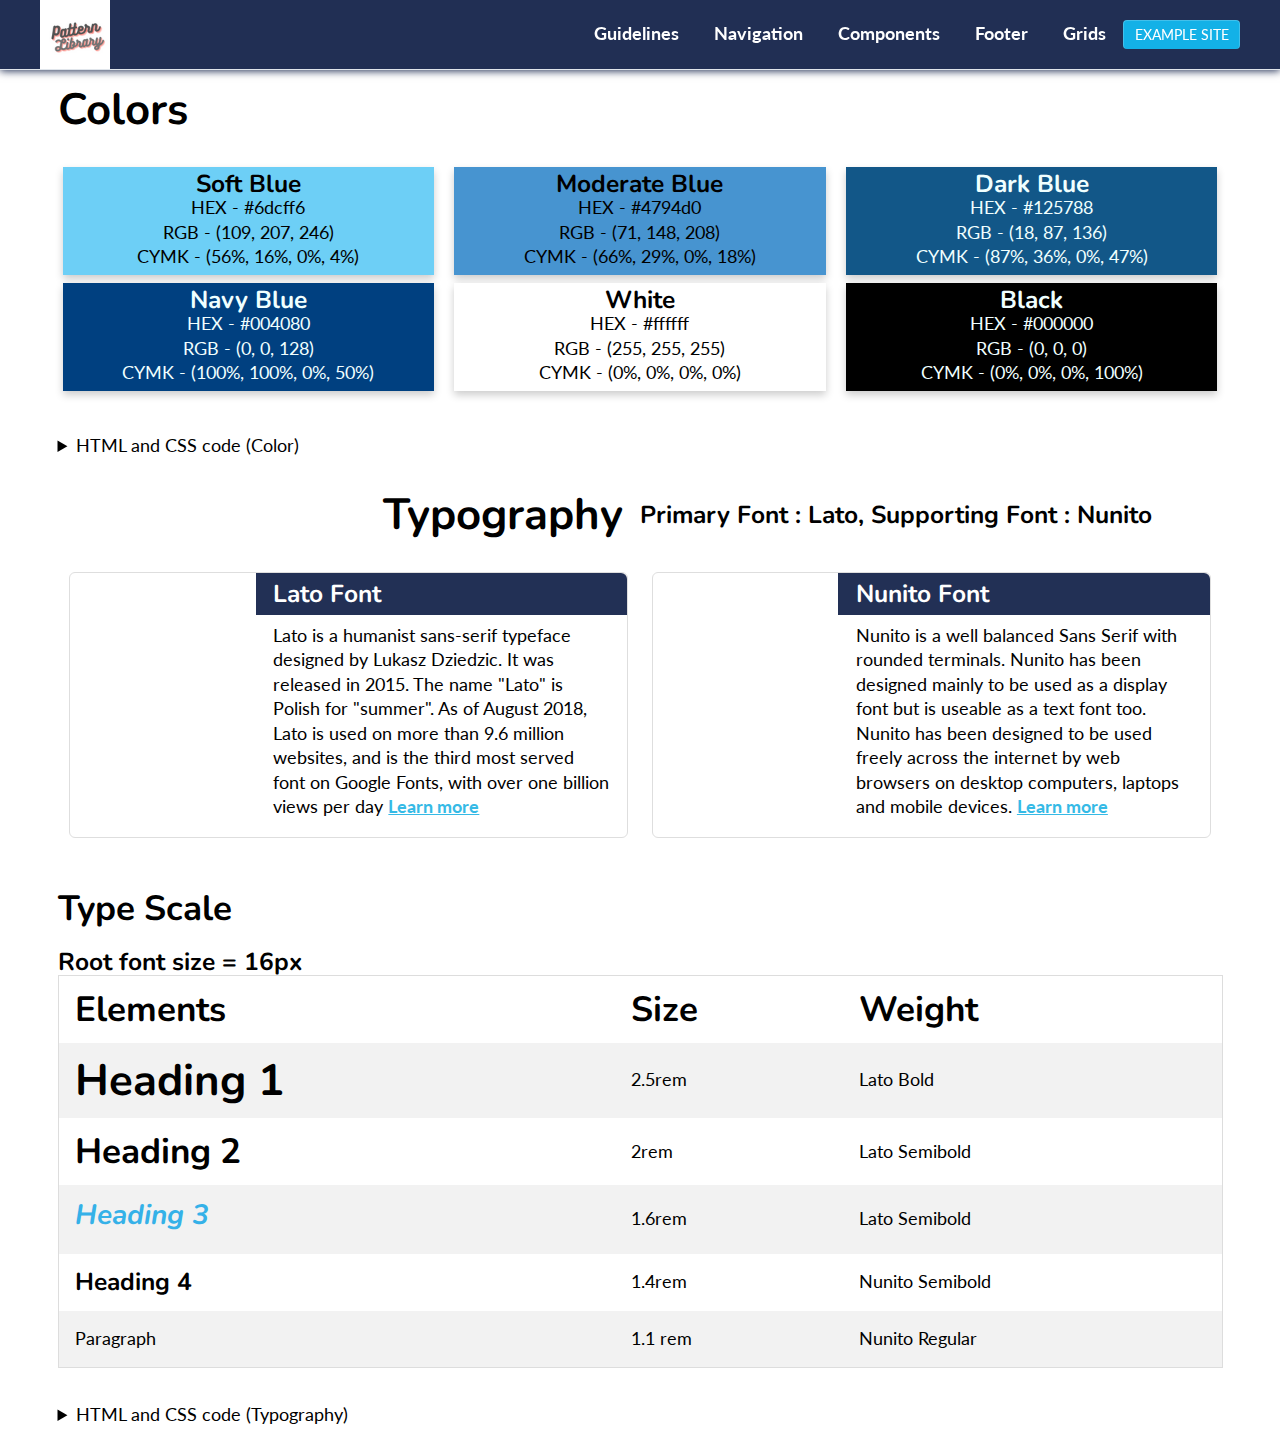
==== commit 23fc77bb: "Fix font -size" ====
--- a/index.html
+++ b/index.html
@@ -216,7 +216,7 @@
   </tr>
   <tr>
     <td><p>Paragraph</p></td>
-    <td>1.2 rem</td>
+    <td>1.1 rem</td>
     <td>Nunito Regular</td>
   </tr>
 </table>
@@ -259,7 +259,7 @@
               }
               
               p {
-                font-size: 1.2rem;
+                font-size: 1.1rem;
                 font-family: "Nunito", sans-serif;
               }
               
--- a/style2.css
+++ b/style2.css
@@ -333,22 +333,22 @@
 }
 
 .fa-facebook {
-  background: #3B5998;
+  background: #4794d0;
   color: white;
 }
 
 .fa-twitter {
-  background: #55ACEE;
+  background: #125788;
   color: white;
 }
 
 .fa-google {
-  background: #dd4b39;
+  background: #6dcff6;
   color: white;
 }
 
 .fa-linkedin {
-  background: #007bb5;
+  background: #004080;
   color: white;
 }
 /*--Social Media Icon Ends--*/
@@ -641,4 +641,29 @@
   }
 }
 
-
+/*--Breadcrumb starts--*/
+.breadcrumb{
+  padding: 10px 16px;
+  list-style: none;
+  background-color: #6dcff6;
+  }
+  
+.breadcrumb-item{
+  display: inline;
+  font-size: 18px;
+  }
+
+.breadcrumb li+li:before{
+  padding: 8px;
+  color: black;
+  content: ">>";
+}
+
+.breadcrumb-item a{
+  color: #004080;
+  text-decoration: none;
+}
+
+/*--Breadcrumb ends--*/
+
+
--- a/style.css
+++ b/style.css
@@ -4,7 +4,7 @@
     padding: 0;
     margin: 0;
     box-sizing: border-box;
-    font-size: 100%;
+    font-size: 17.5px;
   }
   
   /*--Body--*/
@@ -59,7 +59,7 @@
     color: #fff;
     margin: 2rem auto;
     padding: 2rem;
-    text-shadow: 1px 1px 1px rgb(0 0 0 / 50%);
+    /* text-shadow: 1px 1px 1px rgb(0 0 0 / 50%); */
   }
   
   .cta1 {
@@ -442,34 +442,7 @@
         margin-right: 1rem;
       }
 
-    
-    /*--Color--*/
-    .color {
-        max-width: 1000px;
-        margin: auto;
-        padding: 0 1rem;
-        display: grid;
-        grid-template-columns: 1fr .5fr;
-        grid-template-rows: repeat(2, auto);
-      }
-    
-      .color h1 {
-        text-align: left;
-    
-      }
-    
-      .coloreach {
-        order: 1;
-        grid-column: 1 / -1;
-      }
-    
-      .color p {
-        border-right: solid 1px #dedede;
-        padding-right: 1rem;
-        order: 2;
-        grid-column: 1 / 2;
-        grid-row: 2 / 3;
-      }
+       
       /*--Code--*/
       .action {
         max-width: 1200px;
@@ -590,17 +563,37 @@
   grid-auto-flow: row dense;
 }
 
-.galleryWrap img[src$="_w.jpg"] {
-  grid-column-end: span 2;
-}
-
-.galleryWrap img[src$="_p.jpg"] {
-  grid-row-end: span 2;
-}
-
 .galleryWrap img {
   width: 100%;
   height: 100%;
   object-fit: cover;
 }/*--Gallery--Ends*/
 
+/*--Necessary CSS code for displaying tooltip begins--*/
+    /*--The following CSS code was taken from w3school website and used to show tooltip;
+    the link of the copied code is as follows https://www.w3schools.com/css/tryit.asp?filename=trycss_tooltip--*/
+    .tooltip {
+      position: relative;
+      display: inline-block;
+      border-bottom: 1px solid #6dcff6;
+    }
+    
+    .tooltip .tooltiptext {
+      visibility: hidden;
+      width: 120px;
+      background-color: black;
+      color: #fff;
+      text-align: center;
+      border-radius: 6px;
+      padding: 5px 0;
+    
+      /* Position the tooltip */
+      position: absolute;
+      z-index: 1;
+    }
+    
+    .tooltip:hover .tooltiptext {
+      visibility: visible;
+      /*--Necessary CSS code for displaying tooltip ends--*/
+    }
+
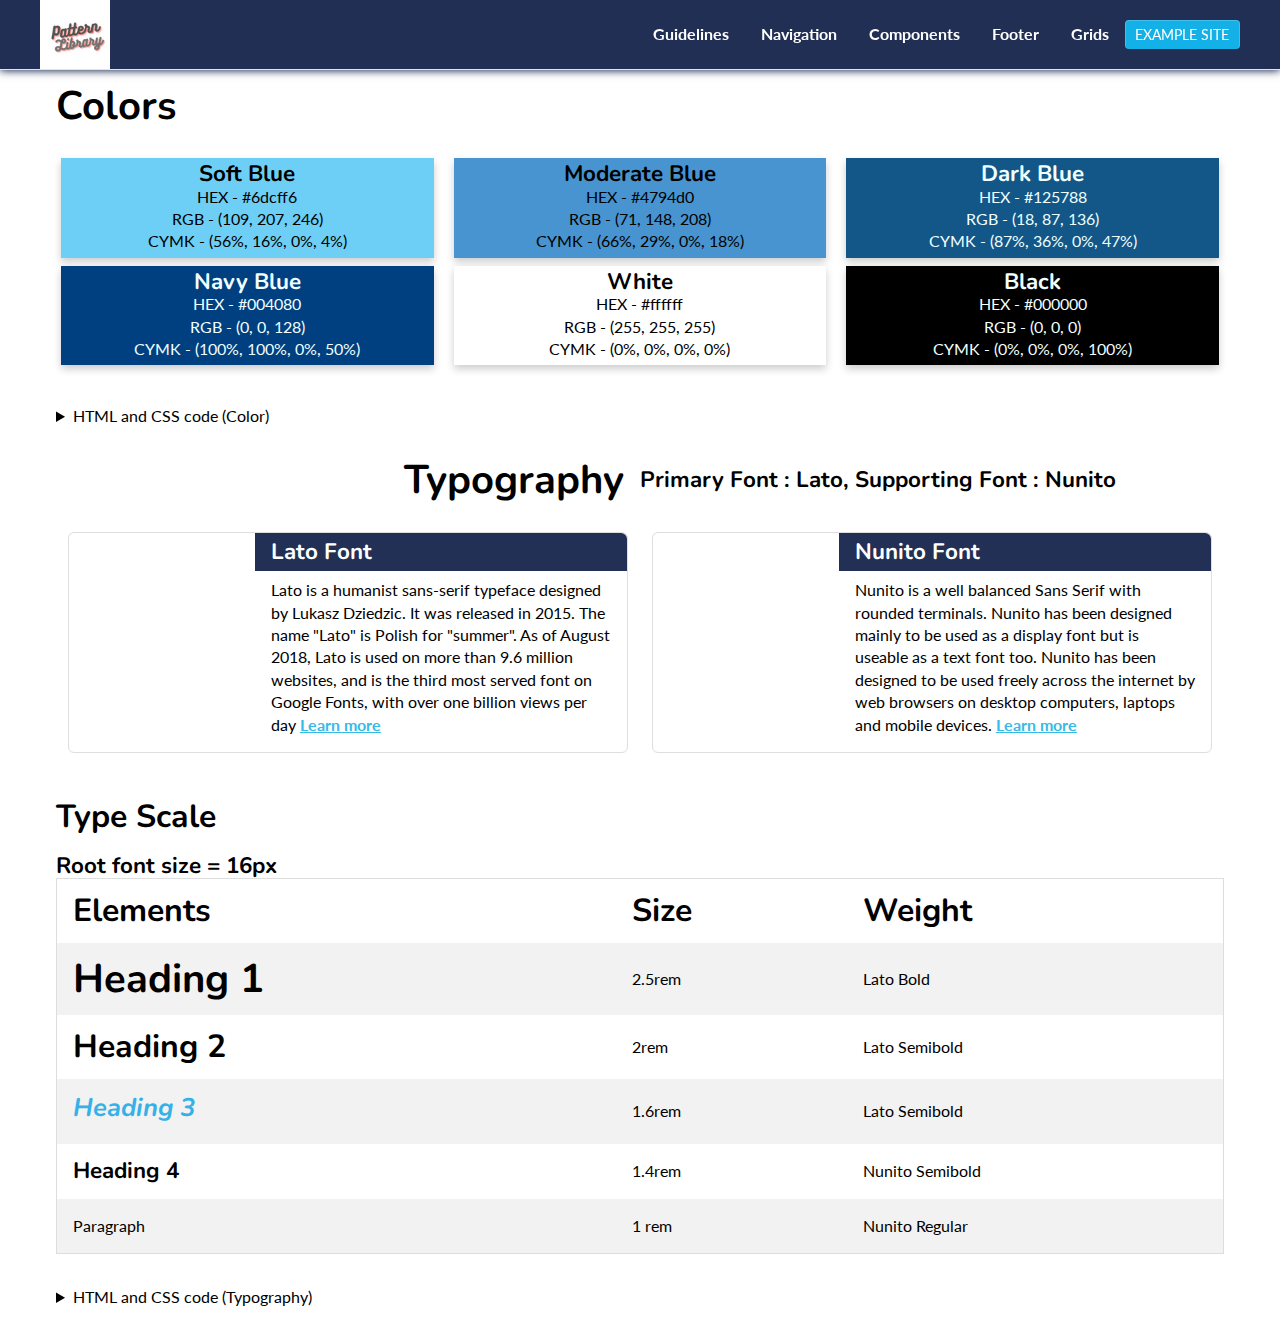
==== commit 44631a6d: "Fix bugs in different pages of the project" ====
--- a/index.html
+++ b/index.html
@@ -216,7 +216,7 @@
   </tr>
   <tr>
     <td><p>Paragraph</p></td>
-    <td>1.1 rem</td>
+    <td>1 rem</td>
     <td>Nunito Regular</td>
   </tr>
 </table>
@@ -259,7 +259,7 @@
               }
               
               p {
-                font-size: 1.1rem;
+                font-size: 1rem;
                 font-family: "Nunito", sans-serif;
               }
               
--- a/style2.css
+++ b/style2.css
@@ -3,7 +3,7 @@
     margin: auto;
     border: 2px solid lightblue;
     background-color: white;
-    font-size: 20px;
+    font-size: 16px;
      
 }
 
@@ -27,7 +27,7 @@
     text-align: center;
     padding: 14px 16px;
     text-decoration: none;
-    font-size: 17px;
+    font-size: 16px;
   }
   
   .topnav a:hover {
@@ -159,11 +159,12 @@
 .card_content {
   padding: 1rem;
   background: linear-gradient(to bottom left, #4794d0 40%, #125788 100%);
+  text-align: left;
 }
 
 .card_title {
   color: #ffffff;
-  font-size: 1.1rem;
+  font-size: 1.4rem;
   font-weight: 700;
   letter-spacing: 1px;
   text-transform: capitalize;
--- a/style.css
+++ b/style.css
@@ -4,7 +4,7 @@
     padding: 0;
     margin: 0;
     box-sizing: border-box;
-    font-size: 17.5px;
+    font-size: 16px;
   }
   
   /*--Body--*/
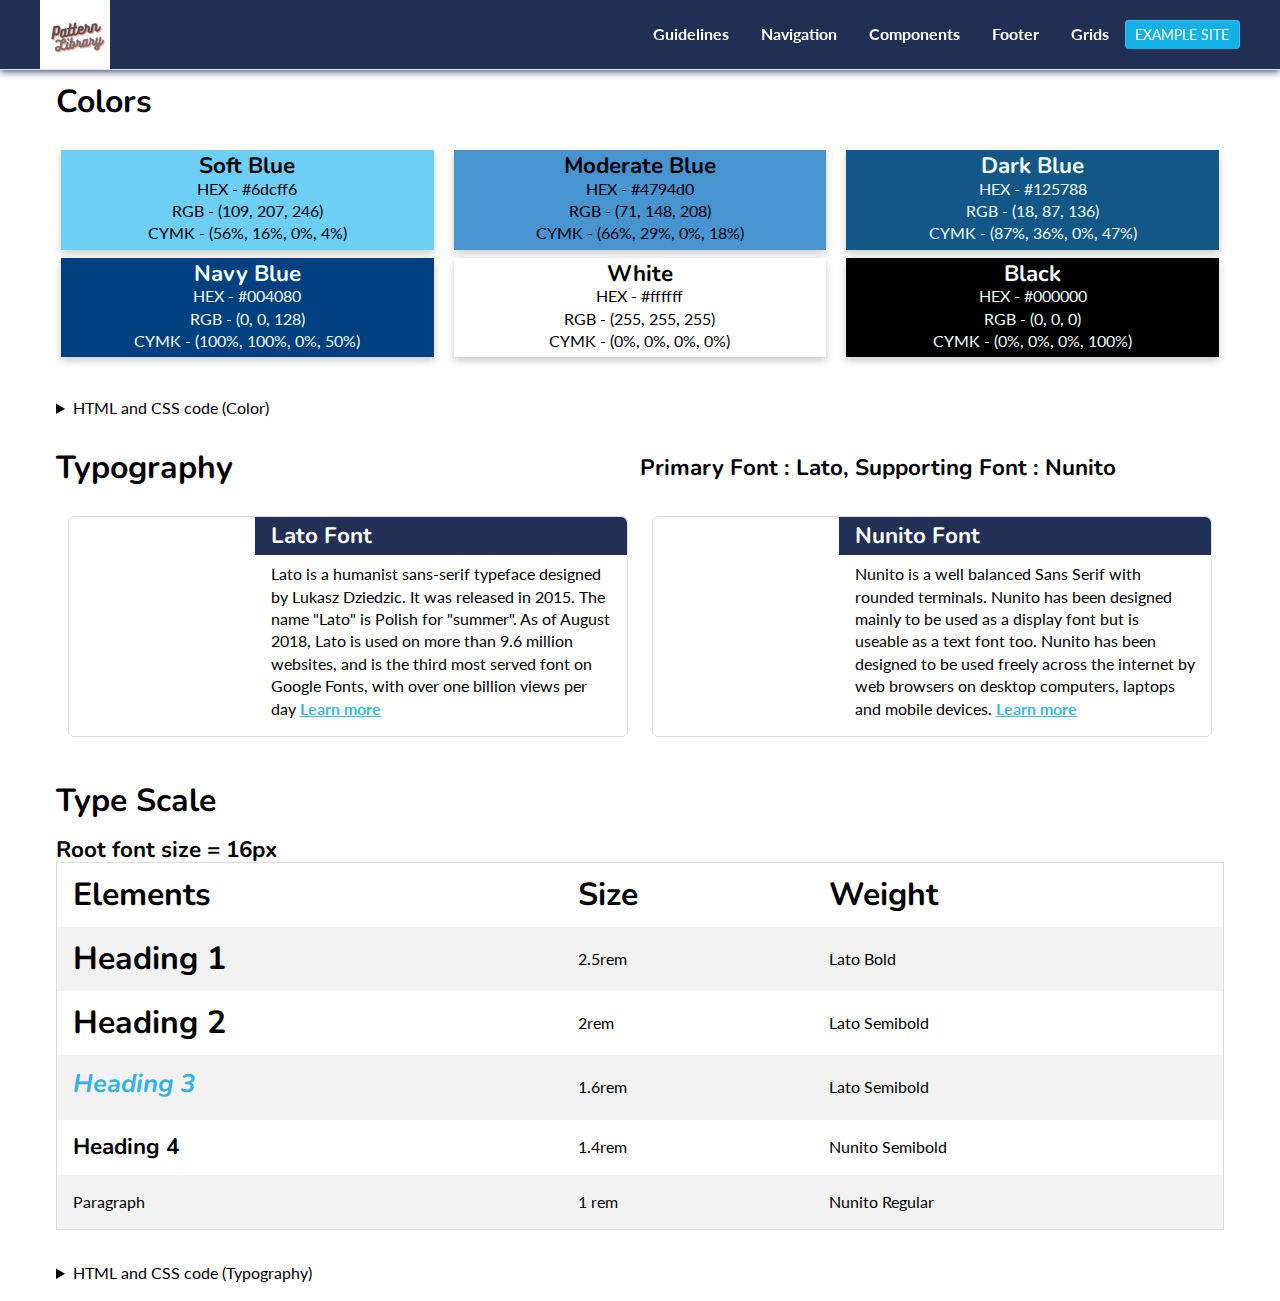
==== commit 1ebf8e9b: "Apply only one h1 tag per page" ====
--- a/index.html
+++ b/index.html
@@ -72,7 +72,7 @@
       </section><!--Navigation Ends-->
       <!--Color Section Starts-->
       <section class="action">
-        <h1>Colors</h1>
+        <h2>Colors</h2>
         <p></p>
       </section>
       <section class="action">
@@ -160,7 +160,7 @@
     <!--Typography section starts-->
     <section class="action">
         <article>
-          <h1>Typography</h1>
+          <h2>Typography</h2>
           <h4>Primary Font : Lato, Supporting Font : Nunito</h4>
           
         </article>
@@ -195,7 +195,7 @@
     <th><h2>Weight</h2></th>
   </tr>
   <tr>
-    <td><h1>Heading 1</h1></td>
+    <td><h2>Heading 1</h1></td>
     <td>2.5rem</td>
     <td>Lato Bold</td>
   </tr>
@@ -229,7 +229,7 @@
       <h3>HTML Code </h3>
       <div>
           <xmp>
-            <h1>This is heading 1</h1>
+            <h2>This is heading 1</h1>
             <h2>This is heading 2</h2>
             <h3>This is heading 2</h3>
             <h4>This is heading 2</h4>
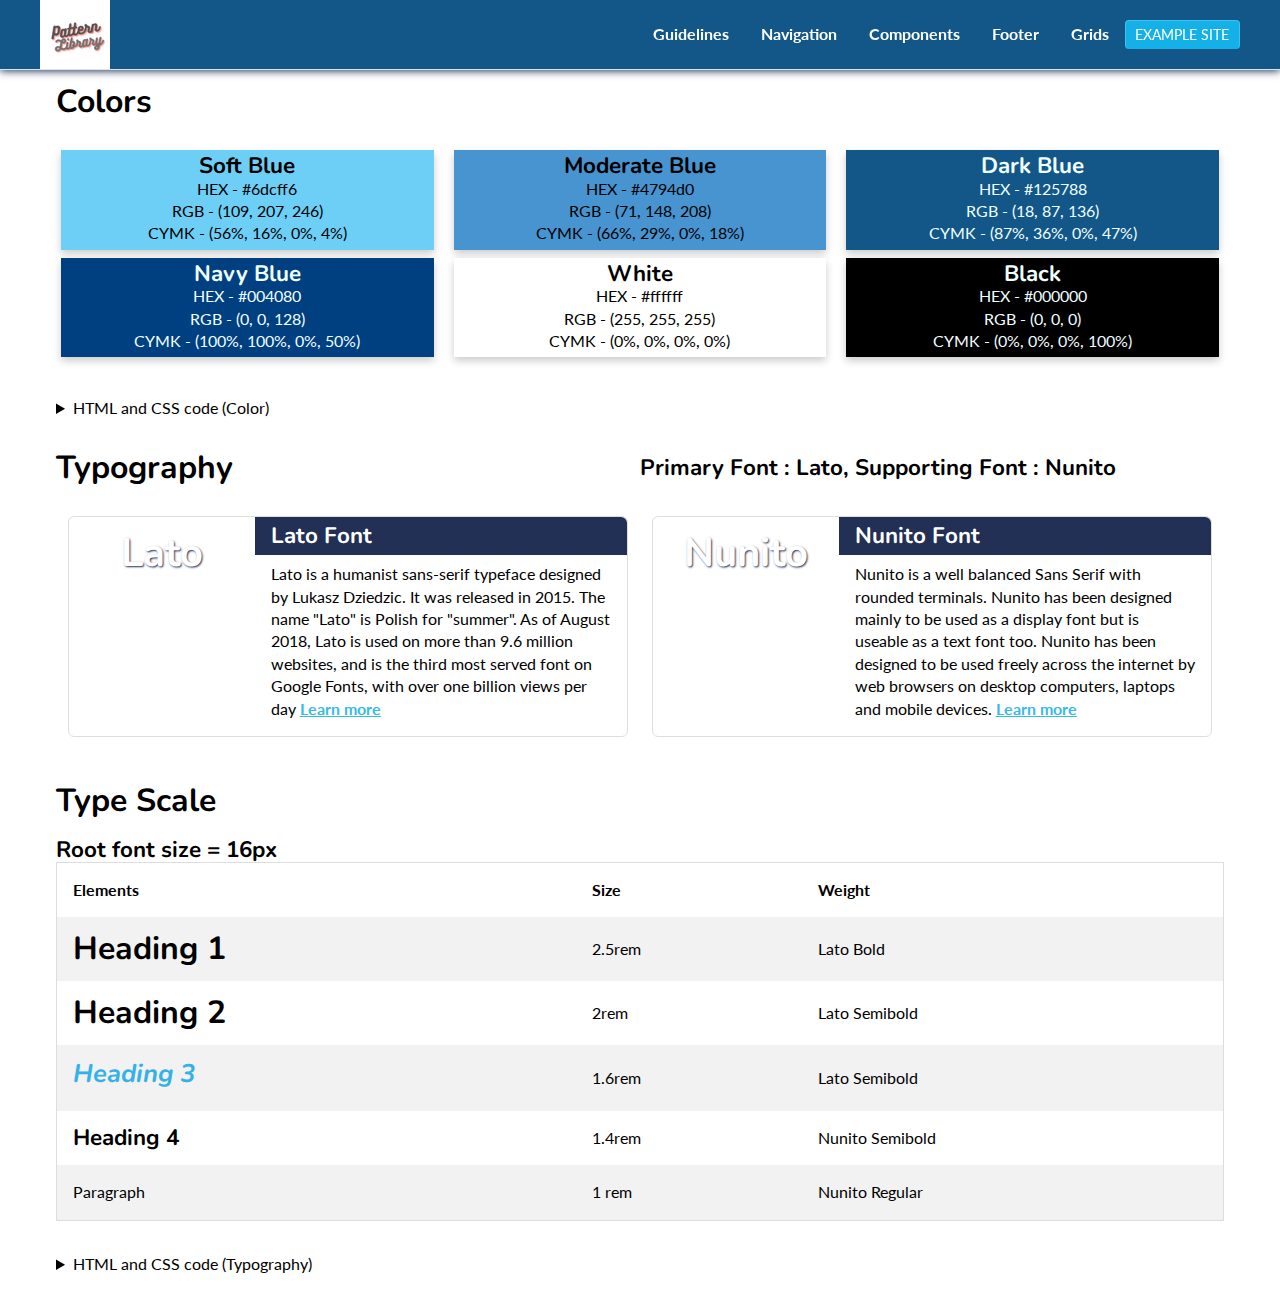
==== commit 7848c610: "Replace <xmp> tag by adding <code>" ====
--- a/index.html
+++ b/index.html
@@ -55,7 +55,7 @@
  linkledin learning tutorial and then modified-->
  <!--The link of the tutorial is given below
    https://www.linkedin.com/learning/css-combining-grid-and-flexbox/custom-web-layouts-with-grid-and-flexbox?autoplay=true  -->
-    <section class="navWrap">
+    <div class="navWrap">
         <img src="images/Pattern.png" alt="logo" class="logo">
         <input type="checkbox" id="navToggle" class="navToggle">
         <label for="navToggle" class="navToggleLabel"><span></span></label>
@@ -69,7 +69,7 @@
             <li><a href="home.html" class="btn">Example Site</a></li>
           </ul>
         </nav>
-      </section><!--Navigation Ends-->
+      </div><!--Navigation Ends-->
       <!--Color Section Starts-->
       <section class="action">
         <h2>Colors</h2>
@@ -139,22 +139,22 @@
         <summary> HTML and CSS code  (Color)</summary>
         <br><br>
         <h3>HTML Code </h3>
-        <div>
-            <xmp>
-<div class="code" style="height: 250px;">
-<h3>Background color</h3>
-</div>  
-            </xmp>
-        </div>
+        
+<code>
+&lt;div class="code" style="height: 250px;> <br>
+&lt;h3>Background color&lt;/h3>
+&lt;/div>  
+</code>
+        <br><br>
         <h3>CSS Code</h3>
-        <div>
-            <xmp>
-.code{
-background-color: #125788;
-color: #6dcff6;
-}
-            </xmp>
-        </div>
+        
+<code>
+.code{<br>
+background-color: #125788;<br>
+color: #6dcff6;<br>
+}
+</code>
+        
     </details>
       </div> <!--HTML and CSS code regarding colors ends-->
     <!--Typography section starts-->
@@ -166,14 +166,14 @@
         </article>
         <ul>
           <li>
-            <h1></h1>
+            <h1>Lato</h1>
             <h4>Lato Font</h4>
             <p>Lato is a humanist sans-serif typeface designed by Lukasz Dziedzic. It was released in 2015. The name "Lato" is Polish for "summer".
                 As of August 2018, Lato is used on more than 9.6 million websites, and is the third most served font on Google Fonts, with over one billion views per day
                 <a href="https://en.wikipedia.org/wiki/Lato_(typeface)" target="_blank">Learn more</a></p>
           </li>
           <li>
-            <h1></h1>
+            <h1>Nunito</h1>
             <h4>Nunito Font</h4>
             <p>Nunito is a well balanced Sans Serif with rounded terminals. 
                 Nunito has been designed mainly to be used as a display font but is useable as a text font too. Nunito has been designed 
@@ -190,12 +190,12 @@
 
 <table class="action">
   <tr>
-    <th><h2>Elements</h2></th>
-    <th><h2>Size</h2></th>
-    <th><h2>Weight</h2></th>
-  </tr>
-  <tr>
-    <td><h2>Heading 1</h1></td>
+    <th>Elements</th>
+    <th>Size</th>
+    <th>Weight</th>
+  </tr>
+  <tr>
+    <td><h2>Heading 1</h2></td>
     <td>2.5rem</td>
     <td>Lato Bold</td>
   </tr>
@@ -228,43 +228,43 @@
       <br><br>
       <h3>HTML Code </h3>
       <div>
-          <xmp>
-            <h2>This is heading 1</h1>
-            <h2>This is heading 2</h2>
-            <h3>This is heading 2</h3>
-            <h4>This is heading 2</h4>
-            <p>This is a paragraph.</p>
+          <code>
+            &lt;h2>This is heading 1&lt;/h1><br>
+            &lt;h2>This is heading 2&lt;/h2><br>
+            &lt;h3>This is heading 2&lt;/h3><br>
+            &lt;h4>This is heading 2&lt;/h4><br>
+            &lt;p>This is a paragrap&lt;/p><br>
             
-          </xmp>
-      </div>
+          </code>
+      </div><br>
       <h3>CSS Code</h3>
       <div>
-          <xmp>
+          <code>
             
             h1 {
-                font-size: 2.5rem;
-                font-family: "Lato", sans-serif;
-              }
+                font-size: 2.5rem;<br>
+                font-family: "Lato", sans-serif;<br>
+              }<br>
               
               h2 {
-                font-size: 2rem;
-              }
+                font-size: 2rem;<br>
+              }<br>
 
               h3 {
-                font-size: 1.6rem;
-              }
+                font-size: 1.6rem;<br>
+              }<br>
 
               h4 {
-                font-size: 1.4rem;
-              }
+                font-size: 1.4rem;<br>
+              }<br>
               
               p {
-                font-size: 1rem;
-                font-family: "Nunito", sans-serif;
-              }
+                font-size: 1rem;<br>
+                font-family: "Nunito", sans-serif;<br>
+              }<br>
               
             
-          </xmp>
+            </code>
       </div>
   </details>
     </div><!--HTML and CSS code regarding Typography ends-->
--- a/style2.css
+++ b/style2.css
@@ -49,7 +49,7 @@
   }
 
   /*--Media Query for sample navigation bar--*/
-  @media screen and (max-width: 700px) {
+  @media screen and (max-width: 1150px) {
     .topnav a:not(:first-child) {display: none;}
     .topnav a.icon {
       float: right;
@@ -57,7 +57,7 @@
     }
   }
   
-  @media screen and (max-width: 700px) {
+  @media screen and (max-width: 1150px) {
     .topnav.responsive {position: relative;}
     .topnav.responsive .icon {
       position: absolute;
@@ -72,7 +72,7 @@
    
   }
 
-  @media  screen and (max-width: 980px) {
+  @media  screen and (max-width: 1150px) {
     .marginhome {
       margin-left: 0px;
     }
@@ -270,7 +270,7 @@
 /* ######### 9b. Footer > Connect ######### */
 .social,
 .contactInfo {
-  background-color: #13b1e7;
+  background-color: #4794d0;
   color: #fff;
   padding: 1rem 1rem 0;
   text-align: center;
@@ -339,17 +339,17 @@
 }
 
 .fa-twitter {
-  background: #125788;
+  background: #4794d0;
   color: white;
 }
 
 .fa-google {
-  background: #6dcff6;
+  background: #4794d0;
   color: white;
 }
 
 .fa-linkedin {
-  background: #004080;
+  background: #4794d0;
   color: white;
 }
 /*--Social Media Icon Ends--*/
--- a/style.css
+++ b/style.css
@@ -63,7 +63,7 @@
   }
   
   .cta1 {
-    background-color: #4794d0;
+    background-color: #125788;
   }
   
  
@@ -92,7 +92,7 @@
     z-index: 99;
     height: 48px;
     width: 100%;
-    background-color: #212f54;
+    background-color: #125788;
     border-bottom: 1px solid #e0e5eb;
     box-shadow: 0px 1px 8px #223055;
     padding: 0 1.5rem;
@@ -170,7 +170,7 @@
     z-index: -1;
     height: 100vh;
     width: 100vw;
-    background-color: #13b1e7;
+    background-color: #6dcff6;
     background-size: cover;
   }
   
@@ -345,7 +345,7 @@
   }
   
   .action li:nth-of-type(2) h1 {
-    background-image: url(../oceanconservationdesignsystem/images/JoyBaruaNunitoFont.jpeg);
+    background-image: url(../oceanconservationdesignsystem/images/JoyBaruaNunitoFont.jpg);
   }
   
   /*--Table--*/
